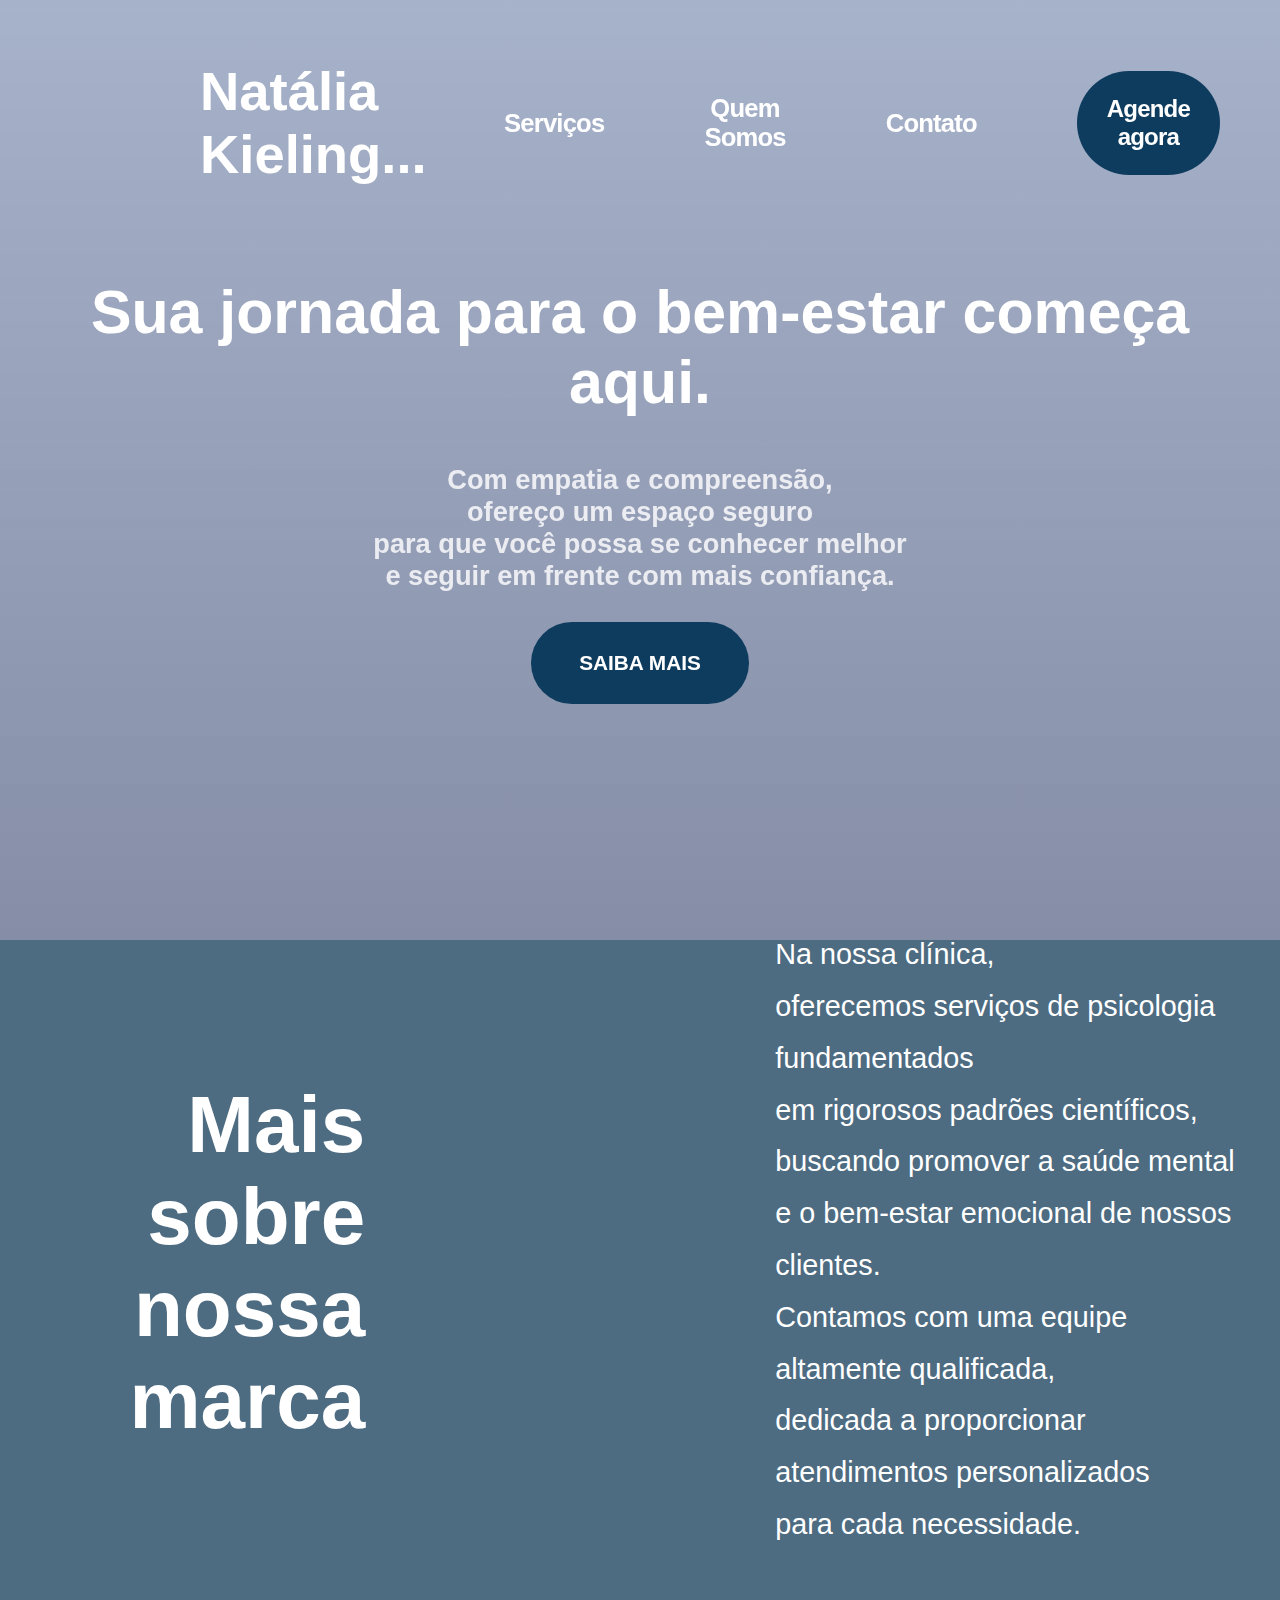
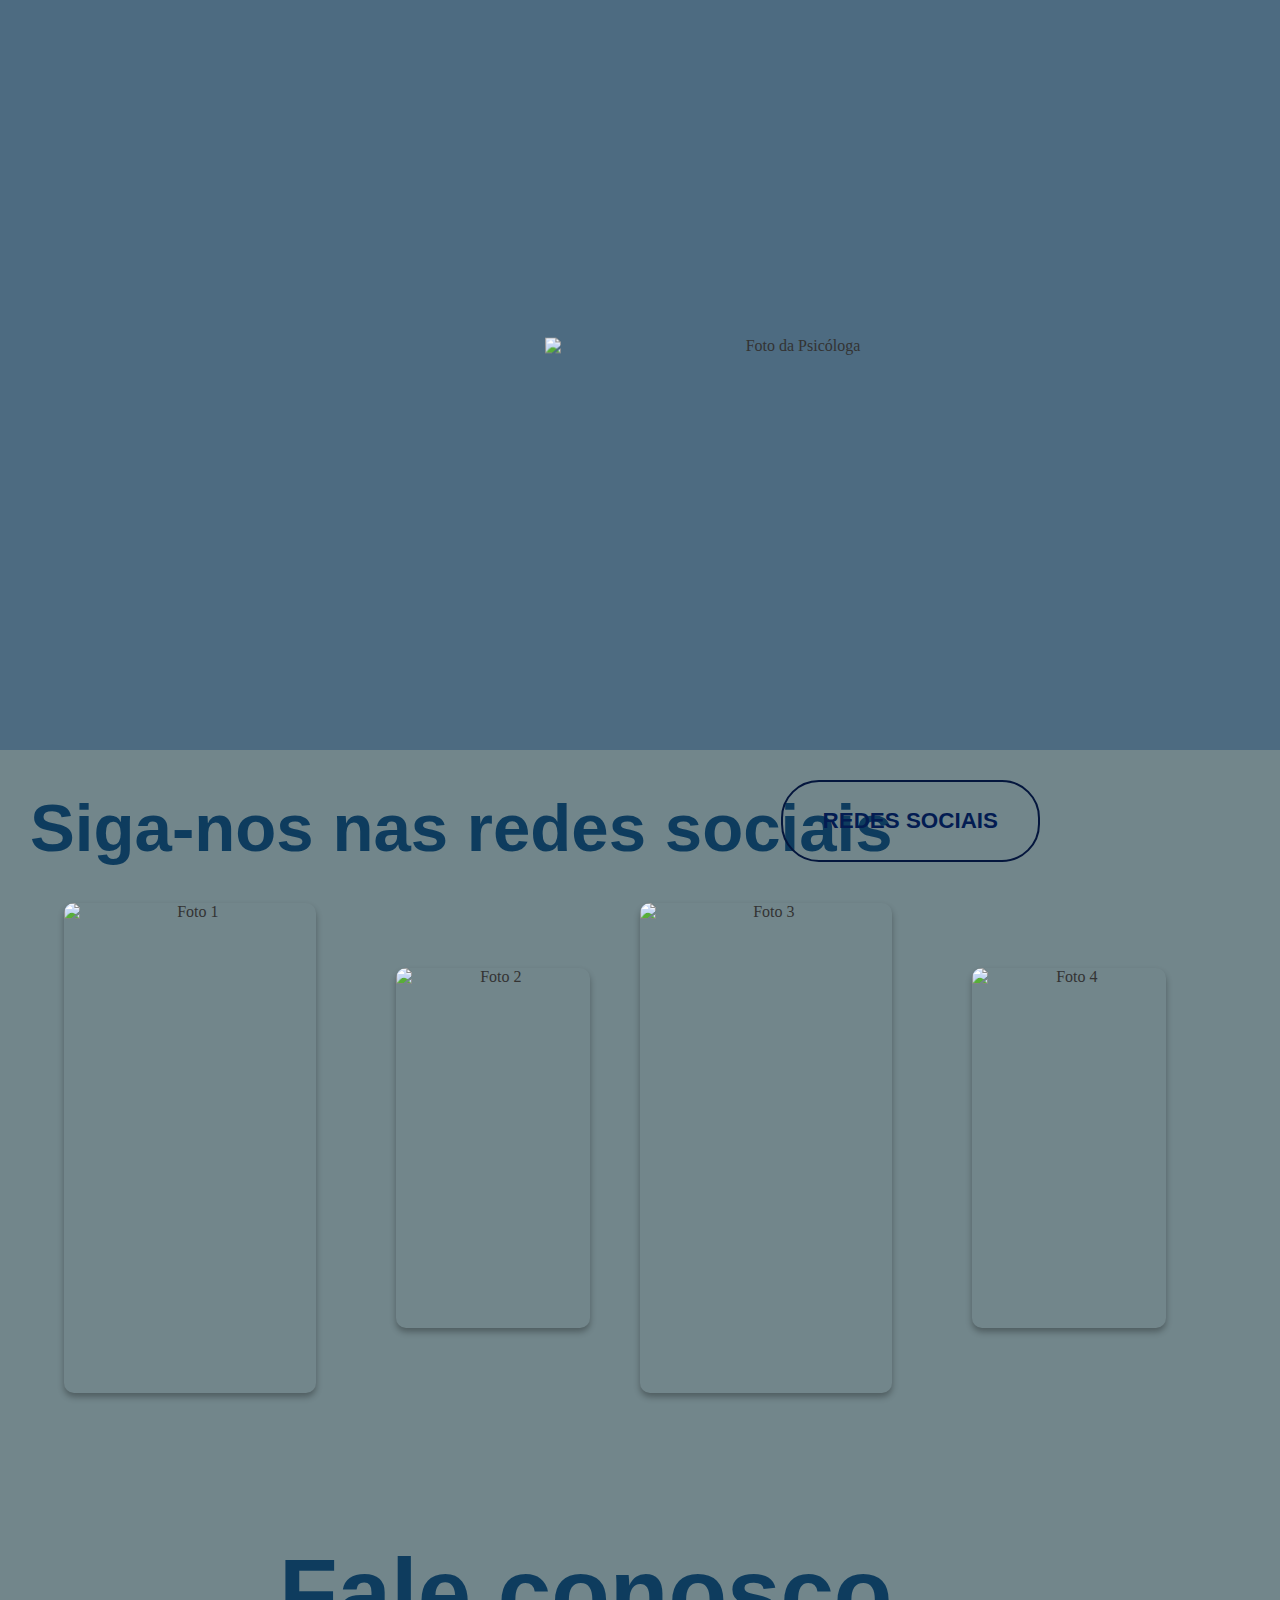
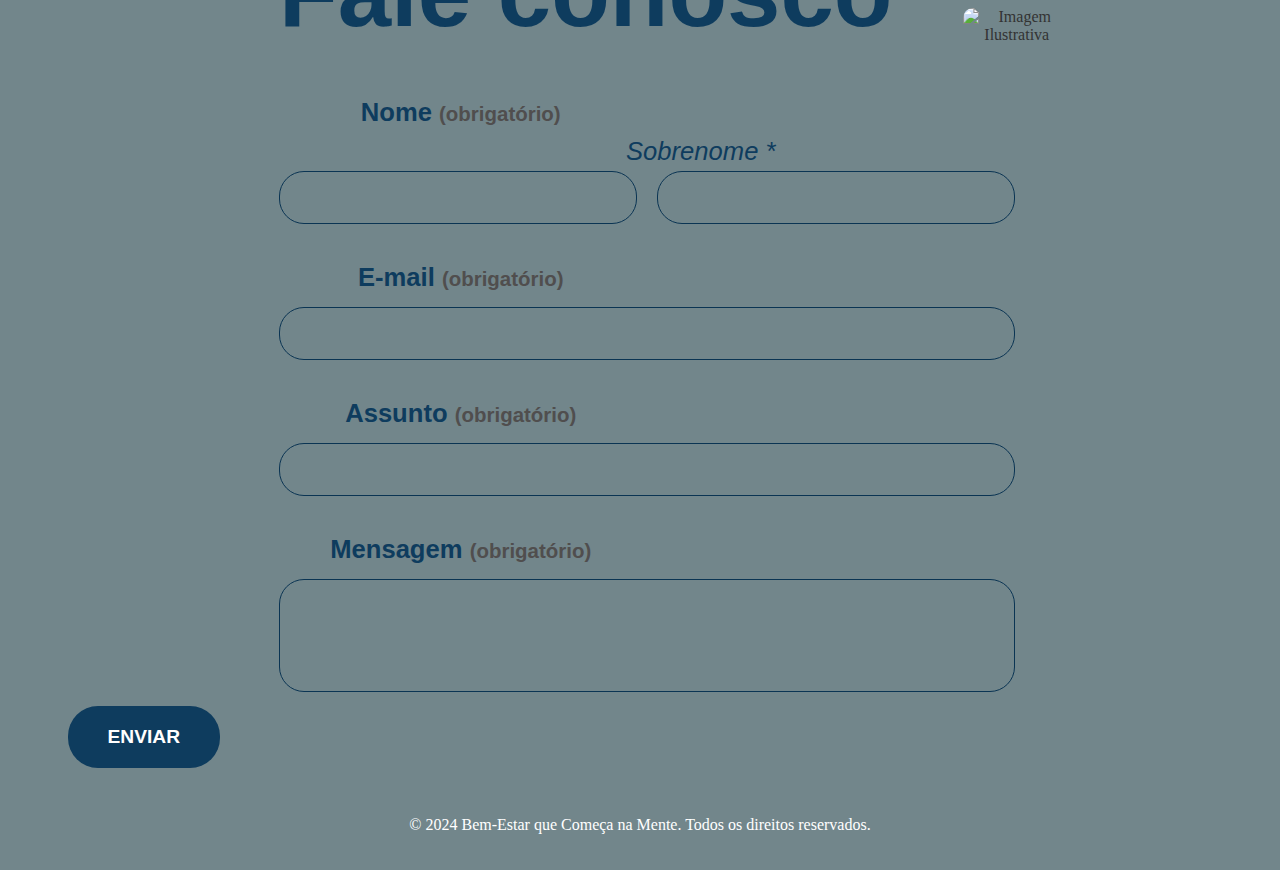
==== Home.html @ f4fb44f6 "Add files via upload" ====
<!DOCTYPE html>
<html lang="pt-BR">
<head>
    <meta charset="UTF-8">
    <meta name="viewport" content="width=device-width, initial-scale=1.0">
    <title>Bem-Estar que Começa na Mente</title>
    <link rel="stylesheet" href="home.css">
</head>
<body>
    <header>
        <div> Natália Kieling...</div>
        <nav>
            <a href="#section1">Serviços</a>
            <a href="#section2">Quem Somos</a>
            <a href="#section3">Contato</a>
            <a href="#section3" class="btn-agende">Agende agora</a>
        </nav>
    </header>

    <div class="hero">
        <h1>Sua jornada para o bem-estar começa aqui.</h1>
        <p>Com empatia e compreensão, <br> ofereço um espaço seguro <br> para que você possa se conhecer melhor<br> e seguir em frente com mais confiança.</p>
        <button onclick="window.location.href='quemSomos.html'">SAIBA MAIS</button>
    </div>

    <section id="section1" class="section1">
        <h2>Mais sobre <br> nossa marca</h2>
        <p>Na nossa clínica,<br>oferecemos serviços de psicologia fundamentados<br> em rigorosos padrões científicos,  <br>
        buscando promover a saúde mental <br>e o bem-estar emocional de nossos clientes. <br> Contamos com uma equipe altamente qualificada, <br> 
        dedicada a proporcionar atendimentos personalizados<br> para cada necessidade.
    </section>

    <section id="section2" class="section2">
        <div>
            <h2></h2>
            <p>
            </p>
        </div>
        <img src="./imag/Thaisa-113_clipdrop-background-removal-copiar.webp" 
             alt="Foto da Psicóloga" 
             class="foto-psicologa">
    </section>

    <section id="section3" class="section3">
        <div class="redes-sociais-texto">
            <h2>Siga-nos nas redes sociais</h2>
            <a href="#section3" class="btn-redesSociais">REDES SOCIAIS</a>
        </div>
        <div class="container">
            <img class="foto grande" src="./imag/cadeira.png" alt="Foto 1">
            <img class="foto pequena" src="./imag/caixa.png" alt="Foto 2">
            <img class="foto grande" src="./imag/lapis.png" alt="Foto 3">
            <img class="foto pequena" src="./imag/bola.png" alt="Foto 4">
        </div>
    </section>

    <section id="section4" class="section4">
        <div class="container">
            <div class="left-content">
                <h2>Fale conosco</h2>
                <form>
                    <label>Nome <span>(obrigatório)</span></label>
                    <label1>Nome *</label1>
                    <label2>Sobrenome *</label2>
                    <div class="form-grupo">
                        <input type="nome" placeholder="" required>
                        <input type="sobrenome" placeholder="" required>
                    </div>
    
                    <label>E-mail <span>(obrigatório)</span></label>
                    <input type="email" placeholder="" required>
    
                    <label>Assunto <span>(obrigatório)</span></label>
                    <input type="text" placeholder="" required>
    
                    <label>Mensagem <span>(obrigatório)</span></label>
                    <textarea placeholder="" rows="5" required></textarea>
    
                    <button type="submit" class="btn-enviar">ENVIAR</button>
                </form>
            </div>
            <div class="right-content">
                <img src="./imag/cadeira2.png" alt="Imagem Ilustrativa">
            </div>
        </div>
    </section>
    

    <footer>
        <p>&copy; 2024 Bem-Estar que Começa na Mente. Todos os direitos reservados.</p>
    </footer>
</body>
</html>
---- home.css ----
body {
    margin: 0;
    scroll-behavior: smooth;
    color: #333;
}

header {
    position: fixed;
    gap: 40px;
    top: 0;
    width: 100%;
    padding: 60px 40px;
    display: flex;
    justify-content: space-between;
    align-items: center;
    z-index: 1000;
}

header nav {
    font-family: 'Anton', sans-serif;
    align-items: center;
    display: flex;
    gap: 0px; 

}

header div {  
    font-family: 'Anton', sans-serif;
    margin-left: 160px;
    font-size: 3.4em;
    font-weight: bold;
    color: #ffffff; 
}

header nav a {
    margin-right: 100px;
    letter-spacing: -0.8px;
    text-decoration: none;
    color: #ffffff;
    font-size: 1.6em;
    padding: 0px 0px;
    text-align: center;
    font-weight: bold; 
}

header nav a.btn-agende {
    padding: 24px 30px;
    background-color: #0e3c5e;
    border: none;
    font-weight: bold; 
    border-radius: 60px;
    font-size: 1.5em;
    text-decoration: none;
    color: #ffffff;
    cursor: pointer;
    transition: background-color 0.3s;
}

header nav a.btn-agende:hover {
    background-color: rgba(3, 31, 63, 0.897);
}

.hero {
    height: 100vh;
    background:  linear-gradient(rgba(2, 35, 105, 0.349), rgba(12, 30, 78, 0.5)),
      url('./imag/imgg-od3-8l9s_ocl.png') no-repeat center center;
    filter: brightness(100%);
    display: flex;
    background-size: cover;
    flex-direction: column;
    justify-content: center;
    align-items: center;
    text-align: center;
    padding: 20px;
    
}

.hero h1 {
    font-weight: bold;
    font-family: 'Anton', sans-serif;
    font-size: 3.8em;
    margin-bottom: 20px;
    color: #ffffff;
}

.hero p {
    font-weight: bold;
    font-family: 'Anton', sans-serif;
    font-size: 1.7em;
    margin-bottom: 30px;
    color: #ffffffd0;
}

.hero button {
    font-weight: bold;
    font-family: 'Anton', sans-serif;
    color: #ffffff;
    padding: 29px 48px;
    background-color: #0e3c5e;
    border: none;
    border-radius: 50px;
    font-size: 1.3em;
    cursor: pointer;
    transition: background-color 0.3s;
}

.hero button:hover {
    background-color: rgba(3, 31, 63, 0.897);
}

section {
    display: flex;
    justify-content: center;
    align-items: center;
    text-align: center;
}
.section1 {
    background-color: #4d6b81; 
    height: 60vh;
    padding: 30px;
    display: flex;
    justify-content: center;
    align-items: center;
    text-align: center;
}

.section1 h2 {
    text-align: justify;
    font-family: 'Anton', sans-serif;
    font-weight: bold; 
    color: #ffffff;
    margin-bottom: 20px;
    font-size: 5em;
    text-align: right;
    margin-right: 210px;

}

.section1 p {
    text-align: justify;
    font-family: 'Anton', sans-serif;
    font-size: 1.8em;
    font-weight: normal; 
    color: #ffffff;
    line-height: 1.8;
    text-align: left;
   margin-left: 200px;
}

.section1 .btn-saiba {
    font-weight: bold; 
    font-family: 'Anton', sans-serif;
    background-color: transparent; 
    color: #e6e6fa;
    font-size: 1em;
    padding: 15px 30px;
    border-radius: 30px;
    text-decoration: none;
    font-weight: bold;
    margin-left: 0px;
    display: inline-block;
    transition: background-color 0.3s ease;
}

.section1 .btn-saiba:hover {
    background-color: rgba(3, 31, 63, 0.897); 
    color: #ffffff;
}


.section2 {
    background-color: #4d6b81; 
    height: 90vh; 
    display: flex; 
    justify-content: space-between; 
    align-items: center; 
    padding: 0 50px; 
}

.foto-psicologa {
    display: flex;
    transform: translate(-45%, 7.8%);
    max-width: 690px; 
    width: 500px;
    right: 10px;
    position: absolute;
}

.section3 {
    background-color: #72868b;
    height: 85vh;
    display: flex;
    flex-direction: column;
    position: relative; 
    justify-content: center; 
}

.redes-sociais-texto h2 {
    position: absolute;
    top: 39px; 
    left: 30px; 
    font-family: 'Anton', sans-serif;
    font-weight: bold;
    font-size: 4.2em;
    color: #0e3c5e;
    margin: 0;
}

.btn-redesSociais {
    position: absolute;
    top: 30px; 
    right: 240px; 
    font-family: 'Anton', sans-serif;
    font-weight: bold;
    background-color: transparent;
    border: 2px solid #04163d;
    color: #031c52;
    text-decoration: none;
    padding: 26px 40px;
    border-radius: 38px;
    font-size: 1.4em;
    transition: all 0.4s ease;
}

.btn-redesSociais:hover {
    background-color: rgba(3, 31, 63, 0.897);
    color: #ffffff;
}

.container {
    display: flex;            
    justify-content: center;                
    align-items: center;    
    padding-top: 70px;        
}

.foto { 
    object-fit: cover;     
    border-radius: 10px;
    box-shadow: 0 4px 6px rgba(0, 0, 0, 0.3);
    transition: transform 0.3s ease; 
}

.grande {
    width: 22%;              
    height: 490px;
    margin-right: 80px;          
    transform: translateY(-20px); 
}

.pequena {
    width: 17%;              
    height: 360px;
    margin-right: 50px;         
    transform: translateY(-20px); 
}

.foto:hover {
    transform: scale(1.0); 
}


.section4 {
    background-color: #72868b; 
    height: 85vh;
    padding: 50px;
    display: flex;
    justify-content: center;
}

.container {
    width: 90%; 
}

.left-content {
    margin-left: 100px;
    padding: 80px 70px;
    margin-top: -200px;
    flex: -1;
    background-color: transparent;
    height: auto;
}

.left-content h2 {
    font-size: 6em;
    font-family: 'Anton', sans-serif;
    font-weight: bold;
    color: #0e3c5e;
    margin-bottom: 50px;
}

form label {
    display: block;
    font-weight: bold;
    font-family: 'Anton', sans-serif;
    font-size: 1.6em;
    color: #0e3c5e;
    margin-top: 29px;
    margin-right: 250px;
    margin-bottom: 10px;

}

form label span {
    font-weight: bold;
    font-family: 'Anton', sans-serif;
    font-size: 0.8em;
    color: #504e4e;
    margin-top: 0;
}


form label1 {
    font-size: 1.6em;
    font-style:italic;
    font-family: 'Anton', sans-serif;
    color: #0e3c5e;
    position: absolute;
    right: 1520px; 
    margin: 0;
}

form label2 {
    margin-left: 230px;
    font-style:italic;
    font-size: 1.6em;
    font-family: 'Anton', sans-serif;
    color: #0e3c5e;
    margin-top: 20px;
}

.form-grupo {
    align-items: center;
    display: flex;
    width: 120%;
    gap: 20px; 
}

input, textarea {
    width: 120%;
    padding: 18px;  
    border: 1.7px solid #0a3453;
    border-radius: 25px;
    margin-top: 5px;  
    margin-bottom: 10px;
    box-sizing: border-box;
    background: transparent;
}

textarea {
    resize: none;
    background: transparent;
}

.btn-enviar {
    background-color: #0e3c5e;
    color: #fff;
    font-weight: bold;
    font-family: 'Anton', sans-serif;
    padding: 20px 40px;
    border: none;
    border-radius: 30px;
    cursor: pointer;
    font-size: 1.2em;
    position: absolute;
    right: 1060px; 
    margin: 0;
    
}

.btn-enviar:hover {
    background-color: rgba(3, 31, 63, 0.897); 
}


.right-content {
    flex: 1;
    display: flex;
    justify-content: right;
    align-items: right;
}

.right-content img {
    width: 60%;
    margin-top: -30px;
    height: 80vh;         
    object-fit: cover;     
    object-position: top;
    margin-right: 100px;
    border-radius: 10px;
}



footer {
    background-color: #72868b;
    color: white;
    text-align: center;
    padding: 20px 0;
}
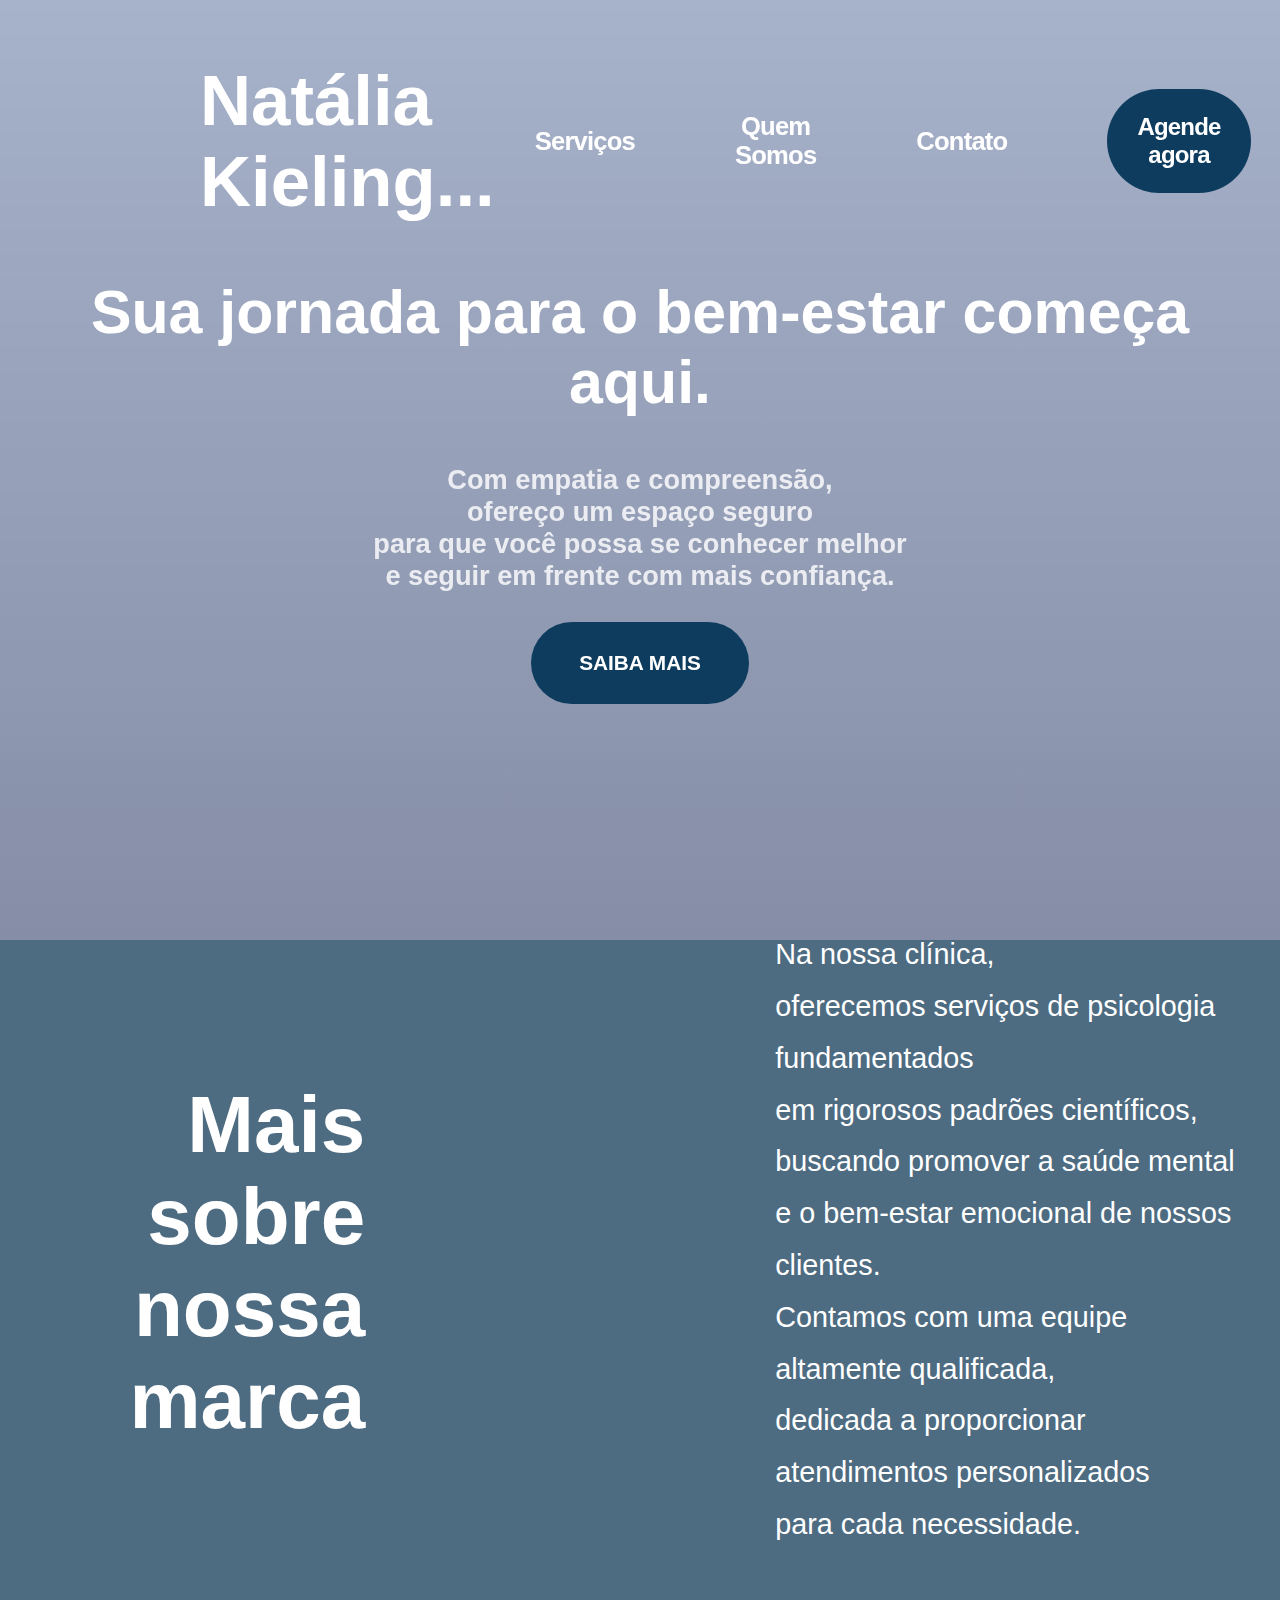
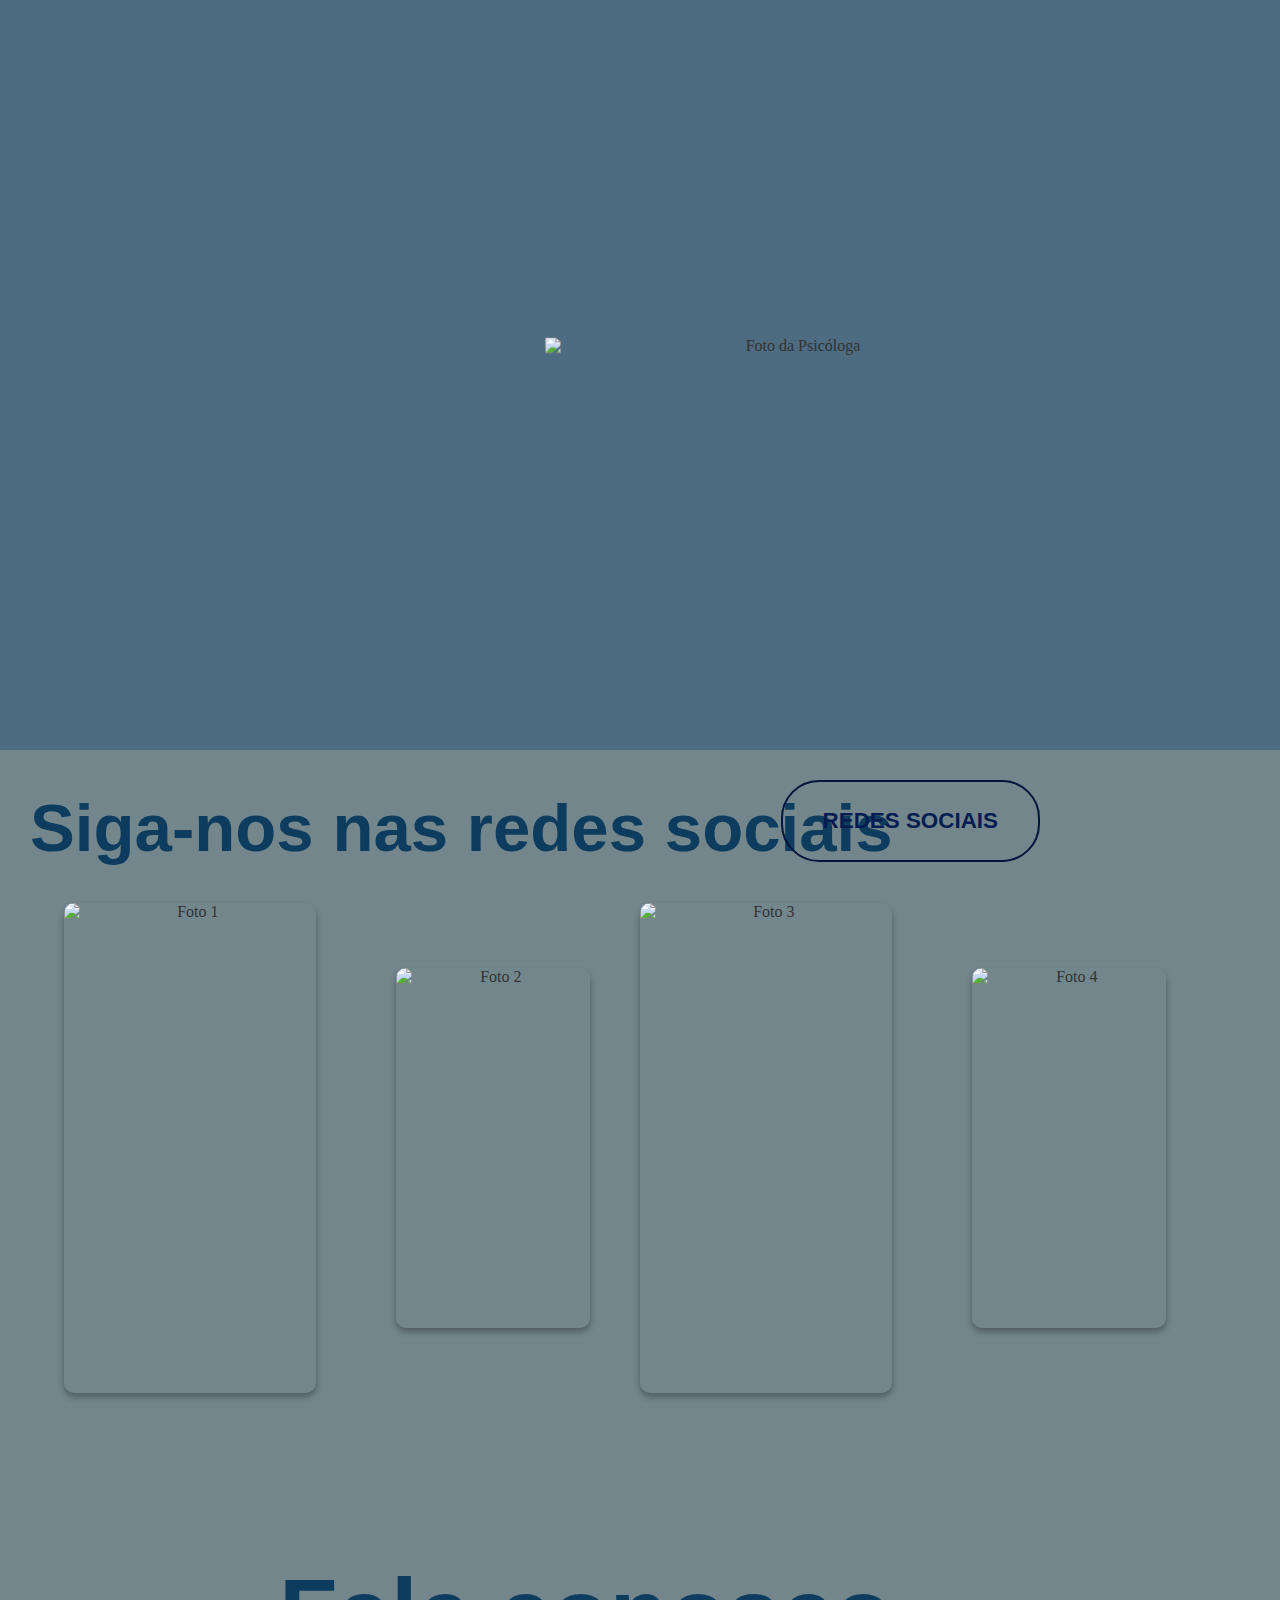
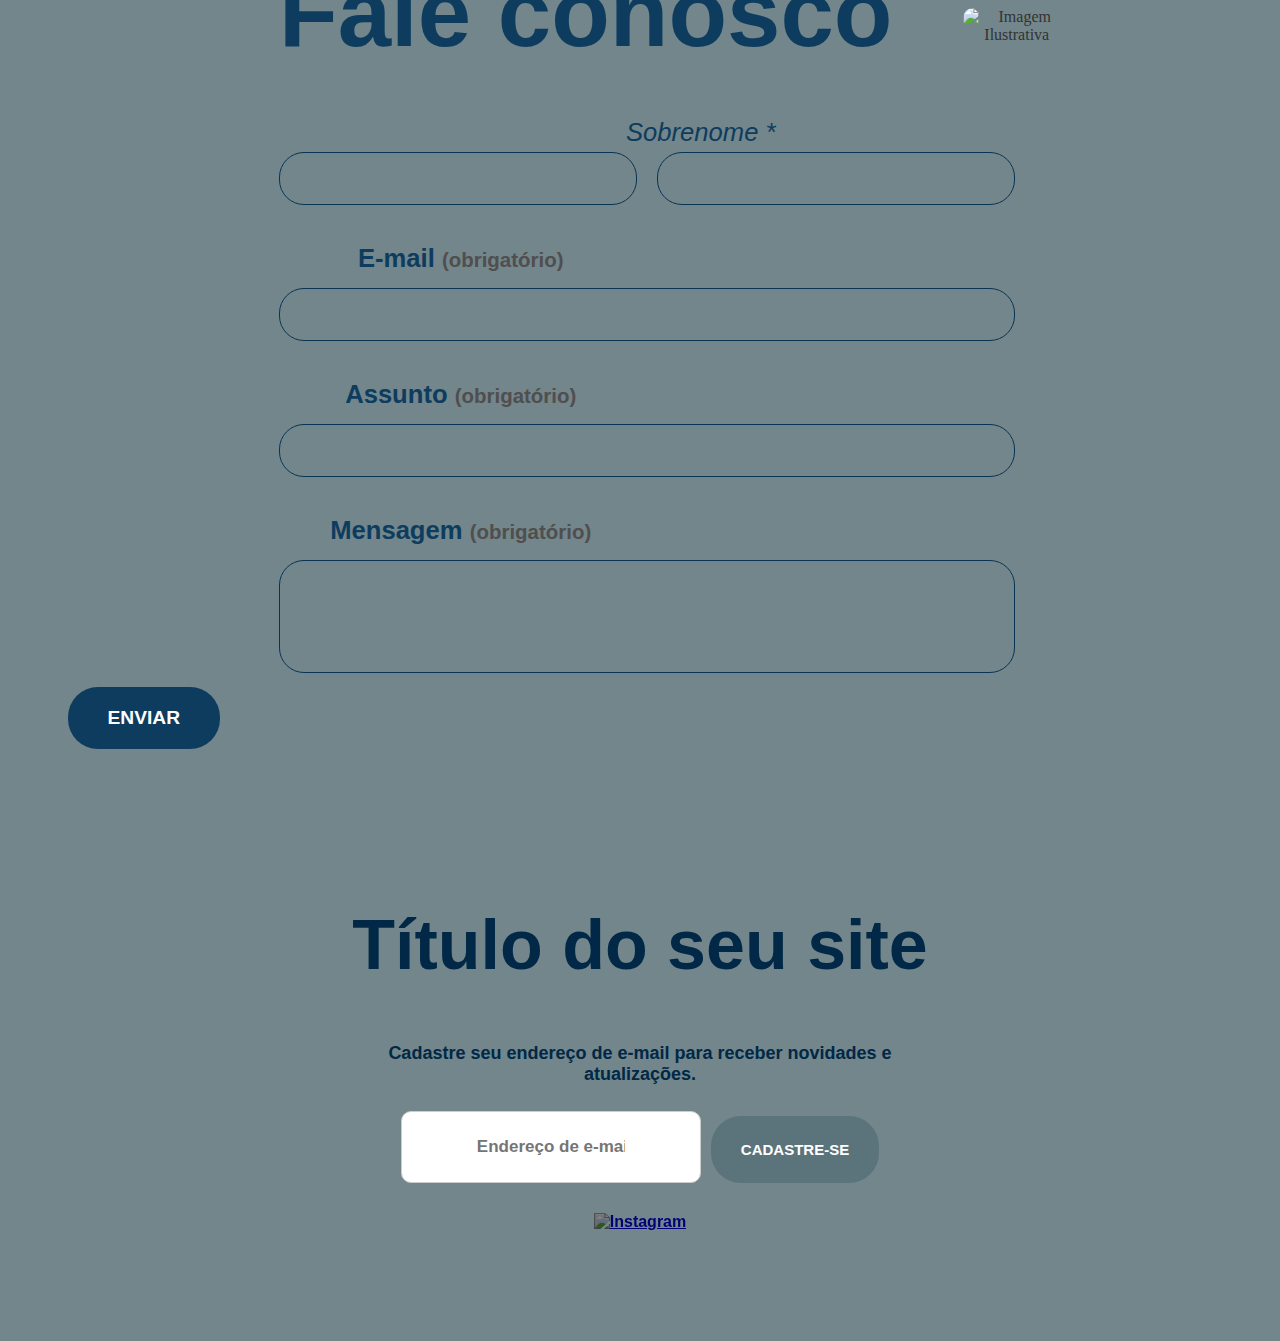
==== commit c5f92de2: "Add files via upload" ====
--- a/Home.html
+++ b/Home.html
@@ -8,12 +8,14 @@
 </head>
 <body>
     <header>
-        <div> Natália Kieling...</div>
+        <div>
+            <a href="Home.html" class="logo-btn">Natália Kieling...</a>
+        </div>
         <nav>
-            <a href="#section1">Serviços</a>
-            <a href="#section2">Quem Somos</a>
-            <a href="#section3">Contato</a>
-            <a href="#section3" class="btn-agende">Agende agora</a>
+            <a href="serviços.html">Serviços</a>
+            <a href="quemSomos.html">Quem Somos</a>
+            <a href="contato.html">Contato</a>
+            <a class="btn-agende" onclick="window.location.href='agendeAgr.html'">Agende agora</a>
         </nav>
     </header>
 
@@ -28,6 +30,8 @@
         <p>Na nossa clínica,<br>oferecemos serviços de psicologia fundamentados<br> em rigorosos padrões científicos,  <br>
         buscando promover a saúde mental <br>e o bem-estar emocional de nossos clientes. <br> Contamos com uma equipe altamente qualificada, <br> 
         dedicada a proporcionar atendimentos personalizados<br> para cada necessidade.
+        </p>
+        <button onclick="window.location.href='quemSomos.html'" class="btn-saiba">SAIBA MAIS</button>
     </section>
 
     <section id="section2" class="section2">
@@ -44,7 +48,8 @@
     <section id="section3" class="section3">
         <div class="redes-sociais-texto">
             <h2>Siga-nos nas redes sociais</h2>
-            <a href="#section3" class="btn-redesSociais">REDES SOCIAIS</a>
+            <a href="https://www.instagram.com/nataliakpsi/" class="btn-redesSociais">REDES SOCIAIS</a>
+
         </div>
         <div class="container">
             <img class="foto grande" src="./imag/cadeira.png" alt="Foto 1">
@@ -59,7 +64,6 @@
             <div class="left-content">
                 <h2>Fale conosco</h2>
                 <form>
-                    <label>Nome <span>(obrigatório)</span></label>
                     <label1>Nome *</label1>
                     <label2>Sobrenome *</label2>
                     <div class="form-grupo">
@@ -87,7 +91,19 @@
     
 
     <footer>
-        <p>&copy; 2024 Bem-Estar que Começa na Mente. Todos os direitos reservados.</p>
+        <h2>Título do seu site</h2>
+        <p>Cadastre seu endereço de e-mail para receber novidades e<br> atualizações.</p>
+        <div class="email-container">
+            <input type="email" placeholder="Endereço de e-mail" />
+            <button>CADASTRE-SE</button>
+        </div>
+        <div class="social-icons">
+            <a href="https://www.instagram.com/nataliakpsi/" target="_blank">
+                <img src="https://upload.wikimedia.org/wikipedia/commons/e/e7/Instagram_logo_2016.svg" alt="Instagram">
+            </a>
+        </div>
     </footer>
+    
+    
 </body>
 </html>
--- a/home.css
+++ b/home.css
@@ -14,6 +14,20 @@
     justify-content: space-between;
     align-items: center;
     z-index: 1000;
+}
+
+.logo-btn {
+    text-decoration: none; 
+    color: #ffffff; 
+    font-family: 'Anton', sans-serif; 
+    font-size: 1.3em; 
+    font-weight: bold; 
+    cursor: pointer; 
+    transition: color 0.5s; 
+}
+
+.logo-btn:hover {
+    color: #0e3c5e; 
 }
 
 header nav {
@@ -150,15 +164,16 @@
 .section1 .btn-saiba {
     font-weight: bold; 
     font-family: 'Anton', sans-serif;
-    background-color: transparent; 
-    color: #e6e6fa;
+    background-color: #0e3c5e; 
+    color: #ffffff;
     font-size: 1em;
     padding: 15px 30px;
     border-radius: 30px;
-    text-decoration: none;
-    font-weight: bold;
-    margin-left: 0px;
-    display: inline-block;
+    border: none;
+    cursor: pointer;
+    position: absolute;
+    bottom: -520px;
+    left: 1300px;
     transition: background-color 0.3s ease;
 }
 
@@ -391,10 +406,75 @@
 }
 
 
-
 footer {
     background-color: #72868b;
-    color: white;
+    color: #012846;
     text-align: center;
-    padding: 20px 0;
-}
+    padding: 110px 20px;
+    font-weight: bold;
+    font-family: 'Anton', sans-serif;
+}
+
+footer h2 {
+    font-size: 70px;
+    margin-top: 15px;
+}
+
+footer p {
+    font-size: 18px;
+    margin-bottom: 21px;
+}
+
+.email-container {
+    display: flex;
+    justify-content: center;
+    align-items: center;
+    gap: 10px;
+    margin-bottom: 20px;
+}
+
+.email-container input {
+    font-weight: bold;
+    font-family: 'Anton', sans-serif;
+    background-color: #fff;
+    padding: 25px 75px;
+    font-size: 17px;
+    border: 1px solid #ccc;
+    border-radius: 10px;
+    width: 300px;
+}
+
+.email-container button {
+    font-weight: bold;
+    font-family: 'Anton', sans-serif;
+    background-color: #5b747c;
+    color: rgb(255, 255, 255);
+    border: none;
+    padding: 25px 30px;
+    font-size: 15px;
+    border-radius: 30px;
+    cursor: pointer;
+    transition: background-color 0.3s ease;
+}
+
+.email-container button:hover {
+    background-color: #394e55;
+}
+
+.social-icons {
+    margin-top: 10px;
+}
+
+.social-icons a img {
+    width: 30px;
+    height: 30px;
+    filter: brightness(0.5); 
+    transition: transform 0.3s ease, filter 0.3s ease;
+}
+
+.social-icons a img:hover {
+    transform: scale(1.3);
+    filter: brightness(1.0);
+}
+
+
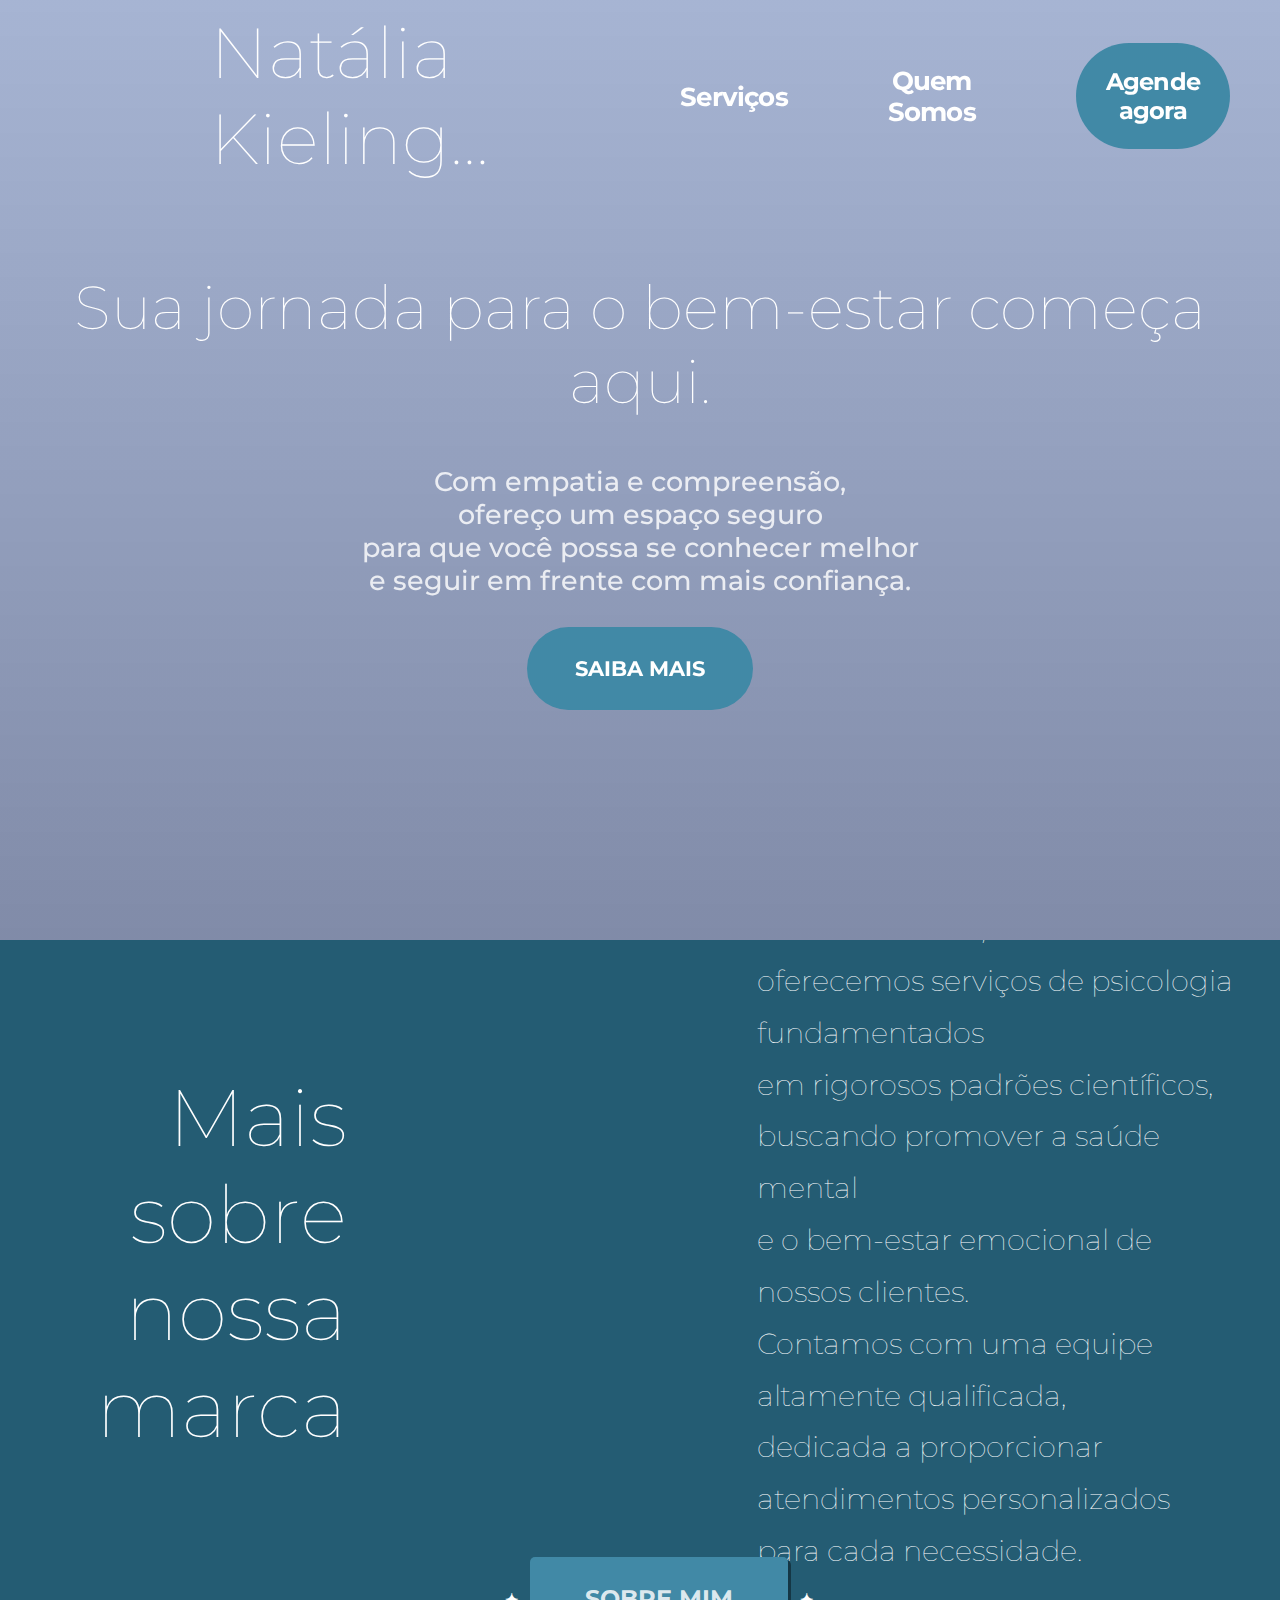
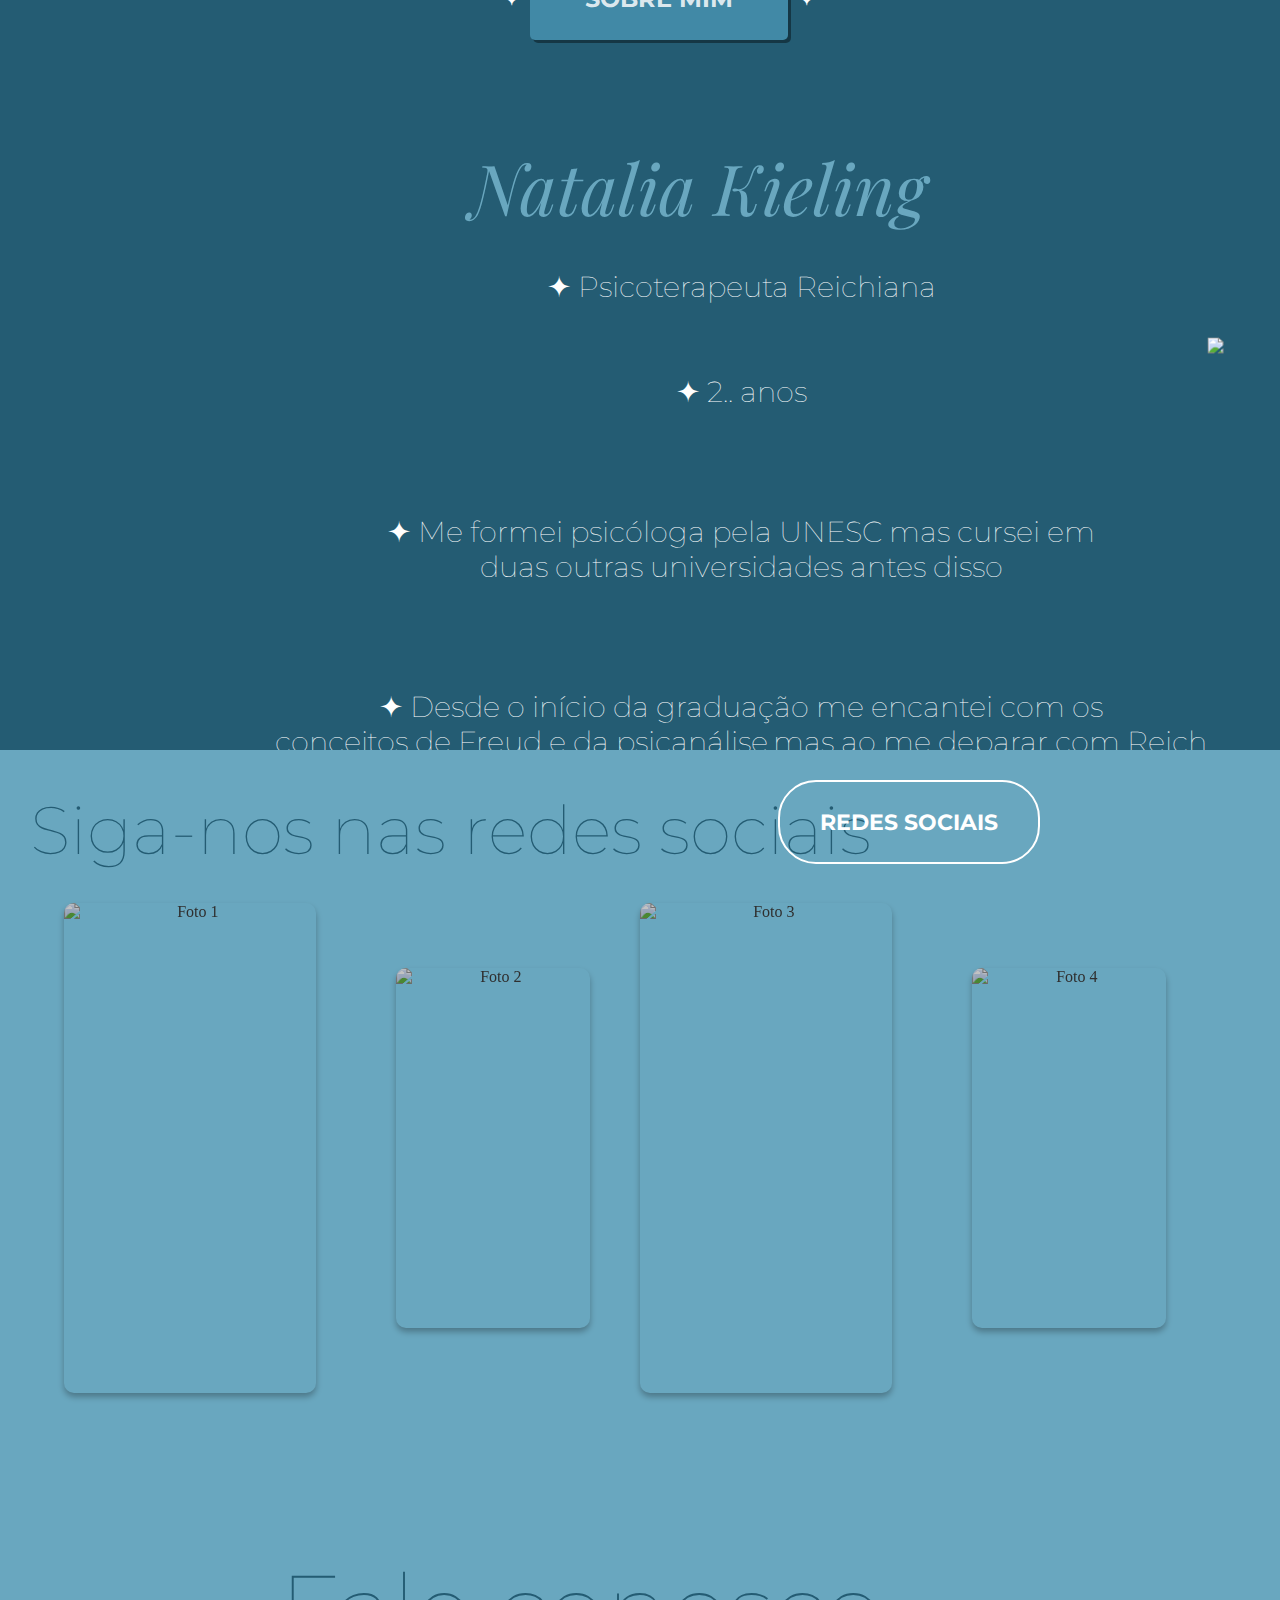
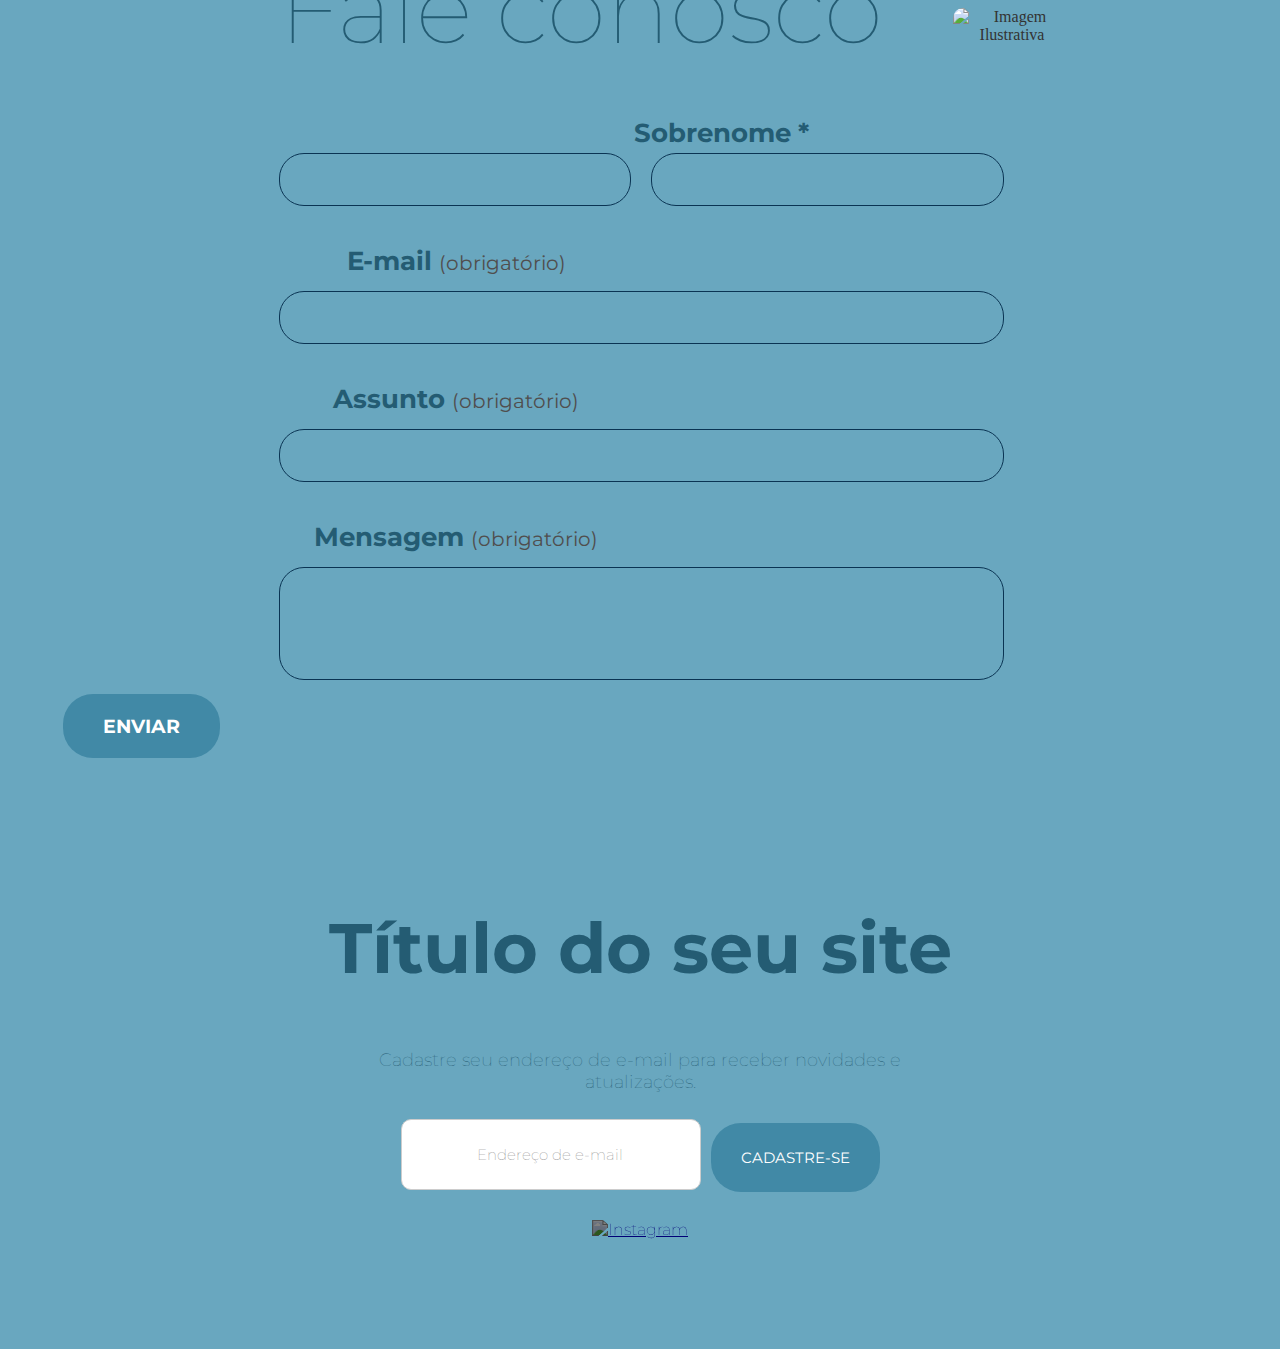
==== commit 514b2b52: "Add files via upload" ====
--- a/Home.html
+++ b/Home.html
@@ -4,6 +4,8 @@
     <meta charset="UTF-8">
     <meta name="viewport" content="width=device-width, initial-scale=1.0">
     <title>Bem-Estar que Começa na Mente</title>
+    <link href="https://fonts.googleapis.com/css2?family=Montserrat:wght@400;700&display=swap" rel="stylesheet">
+    <link href="https://fonts.googleapis.com/css2?family=Playfair+Display:ital,wght@1,400&display=swap" rel="stylesheet">
     <link rel="stylesheet" href="home.css">
 </head>
 <body>
@@ -14,7 +16,6 @@
         <nav>
             <a href="serviços.html">Serviços</a>
             <a href="quemSomos.html">Quem Somos</a>
-            <a href="contato.html">Contato</a>
             <a class="btn-agende" onclick="window.location.href='agendeAgr.html'">Agende agora</a>
         </nav>
     </header>
@@ -35,12 +36,20 @@
     </section>
 
     <section id="section2" class="section2">
-        <div>
-            <h2></h2>
-            <p>
+        <div class="sobre-container">
+            <h2 class="titulo-sobre">SOBRE MIM</h2>
+            <h3 class="nome-psicologa">Natalia Kieling</h3>
+            <p> ✦  Psicoterapeuta Reichiana <br><br><br>
+                ✦  2.. anos <br><br><br><br>
+                ✦  Me formei psicóloga pela UNESC mas cursei em<br> duas  outras
+                universidades antes disso <br><br><br><br>
+                ✦  Desde o início da graduação me encantei com os <br>conceitos de Freud e
+                da psicanálise,mas ao me deparar com Reich <br>compreendi a cura de uma maneira muito mais grandiosa, <br>
+                e hoje trabalho com a abordagem corporal<br><br><br><br>
+                ✦  Acredito no poder do amor e do humor
             </p>
         </div>
-        <img src="./imag/Thaisa-113_clipdrop-background-removal-copiar.webp" 
+        <img src="./imag/foto psico1.png" 
              alt="Foto da Psicóloga" 
              class="foto-psicologa">
     </section>
@@ -84,7 +93,7 @@
                 </form>
             </div>
             <div class="right-content">
-                <img src="./imag/cadeira2.png" alt="Imagem Ilustrativa">
+                <img src="./imag/foto psico2.png" alt="Imagem Ilustrativa">
             </div>
         </div>
     </section>
@@ -104,6 +113,16 @@
         </div>
     </footer>
     
+    <script>
+        window.addEventListener("scroll", function() {
+            let header = document.querySelector("header");
+            if (window.scrollY > 50) {  
+                header.classList.add("scrolled");  
+            } else {
+                header.classList.remove("scrolled");  
+            }
+        });
+    </script>
     
 </body>
 </html>
--- a/home.css
+++ b/home.css
@@ -9,29 +9,37 @@
     gap: 40px;
     top: 0;
     width: 100%;
-    padding: 60px 40px;
+    padding: 10px 50px;
     display: flex;
     justify-content: space-between;
     align-items: center;
     z-index: 1000;
+    background-color: transparent; 
+    transition: background-color 0.4s ease-in-out;
+}
+
+header.scrolled {
+    background-color: #69a7bf; 
+    box-shadow: 0px 4px 10px rgba(0, 0, 0, 0.281); 
 }
 
 .logo-btn {
     text-decoration: none; 
     color: #ffffff; 
-    font-family: 'Anton', sans-serif; 
+    font-weight:lighter;
+    font-family: 'Montserrat', sans-serif;
     font-size: 1.3em; 
-    font-weight: bold; 
     cursor: pointer; 
     transition: color 0.5s; 
 }
 
 .logo-btn:hover {
-    color: #0e3c5e; 
+    color:  #4189a6; 
 }
 
 header nav {
-    font-family: 'Anton', sans-serif;
+    font-weight: normal;
+    font-family: 'Montserrat', sans-serif;
     align-items: center;
     display: flex;
     gap: 0px; 
@@ -39,10 +47,10 @@
 }
 
 header div {  
-    font-family: 'Anton', sans-serif;
+    font-weight: normal;
+    font-family: 'Montserrat', sans-serif;
     margin-left: 160px;
     font-size: 3.4em;
-    font-weight: bold;
     color: #ffffff; 
 }
 
@@ -59,7 +67,7 @@
 
 header nav a.btn-agende {
     padding: 24px 30px;
-    background-color: #0e3c5e;
+    background-color:  #4189a6;
     border: none;
     font-weight: bold; 
     border-radius: 60px;
@@ -71,12 +79,12 @@
 }
 
 header nav a.btn-agende:hover {
-    background-color: rgba(3, 31, 63, 0.897);
+    background-color: #656565
 }
 
 .hero {
     height: 100vh;
-    background:  linear-gradient(rgba(2, 35, 105, 0.349), rgba(12, 30, 78, 0.5)),
+    background:  linear-gradient(rgba(1, 41, 129, 0.349), rgba(3, 24, 82, 0.5)),
       url('./imag/imgg-od3-8l9s_ocl.png') no-repeat center center;
     filter: brightness(100%);
     display: flex;
@@ -90,27 +98,27 @@
 }
 
 .hero h1 {
-    font-weight: bold;
-    font-family: 'Anton', sans-serif;
+    font-weight:lighter;
+    font-family: 'Montserrat', sans-serif;
     font-size: 3.8em;
     margin-bottom: 20px;
     color: #ffffff;
 }
 
 .hero p {
-    font-weight: bold;
-    font-family: 'Anton', sans-serif;
+    font-weight:500;
+    font-family: 'Montserrat', sans-serif;
     font-size: 1.7em;
     margin-bottom: 30px;
     color: #ffffffd0;
 }
 
 .hero button {
-    font-weight: bold;
-    font-family: 'Anton', sans-serif;
+    font-weight: bolder;
+    font-family: 'Montserrat', sans-serif;
     color: #ffffff;
     padding: 29px 48px;
-    background-color: #0e3c5e;
+    background-color: #4189a6;
     border: none;
     border-radius: 50px;
     font-size: 1.3em;
@@ -119,7 +127,7 @@
 }
 
 .hero button:hover {
-    background-color: rgba(3, 31, 63, 0.897);
+    background-color: #656565
 }
 
 section {
@@ -129,7 +137,7 @@
     text-align: center;
 }
 .section1 {
-    background-color: #4d6b81; 
+    background-color: #245c73; 
     height: 60vh;
     padding: 30px;
     display: flex;
@@ -140,8 +148,8 @@
 
 .section1 h2 {
     text-align: justify;
-    font-family: 'Anton', sans-serif;
-    font-weight: bold; 
+    font-weight:lighter;
+    font-family: 'Montserrat', sans-serif;
     color: #ffffff;
     margin-bottom: 20px;
     font-size: 5em;
@@ -152,9 +160,9 @@
 
 .section1 p {
     text-align: justify;
-    font-family: 'Anton', sans-serif;
-    font-size: 1.8em;
-    font-weight: normal; 
+    font-weight:lighter;
+    font-family: 'Montserrat', sans-serif;
+    font-size: 1.8em; 
     color: #ffffff;
     line-height: 1.8;
     text-align: left;
@@ -162,9 +170,9 @@
 }
 
 .section1 .btn-saiba {
-    font-weight: bold; 
-    font-family: 'Anton', sans-serif;
-    background-color: #0e3c5e; 
+    font-weight: bolder;
+    font-family: 'Montserrat', sans-serif;
+    background-color: #4189a6; 
     color: #ffffff;
     font-size: 1em;
     padding: 15px 30px;
@@ -173,18 +181,18 @@
     cursor: pointer;
     position: absolute;
     bottom: -520px;
-    left: 1300px;
+    left: 1320px;
     transition: background-color 0.3s ease;
 }
 
 .section1 .btn-saiba:hover {
-    background-color: rgba(3, 31, 63, 0.897); 
+    background-color: #656565; 
     color: #ffffff;
 }
 
 
 .section2 {
-    background-color: #4d6b81; 
+    background-color: #245c73; 
     height: 90vh; 
     display: flex; 
     justify-content: space-between; 
@@ -192,17 +200,72 @@
     padding: 0 50px; 
 }
 
+.titulo-sobre {
+    font-weight: bolder;
+    font-family: 'Montserrat', sans-serif;
+    display: inline-block;
+    background-color: #4189a6; 
+    color: #ffffffd5; 
+    font-weight: bold;
+    font-size: 1.5rem;
+    padding: 27px 55px;
+    border-radius: 5px;
+    box-shadow: 3px 3px 0px #00000065;
+    position: absolute;
+    bottom: -760px;
+    left: 530px;
+}
+
+.titulo-sobre::before,
+.titulo-sobre::after {
+    content: '✦';
+    color: #ffffff;
+    font-size: 1rem;
+    position: absolute;
+    top: 50%;
+    transform: translateY(-50%);
+}
+
+.titulo-sobre::before {
+    left: -25px;
+}
+
+.titulo-sobre::after {
+    right: -25px;
+}
+
+.section2 p {
+    font-weight: lighter;
+    font-family: 'Montserrat', sans-serif;
+    color: #ffffff;
+    font-size: 1.8rem;
+    position: absolute;
+    top: 1840px;
+    left: 275px;
+}
+
+.nome-psicologa {
+    font-family: 'Playfair Display', serif; 
+    font-style: italic;
+    color: #69a7bf;
+    font-size: 4.4rem;
+    font-weight: normal;
+    position: absolute;
+    top: 1670px;
+    left: 470px;
+}
+
 .foto-psicologa {
     display: flex;
     transform: translate(-45%, 7.8%);
     max-width: 690px; 
-    width: 500px;
-    right: 10px;
+    width: 650px;
+    left: 1500px;
     position: absolute;
 }
 
 .section3 {
-    background-color: #72868b;
+    background-color: #69a7bf;
     height: 85vh;
     display: flex;
     flex-direction: column;
@@ -214,10 +277,10 @@
     position: absolute;
     top: 39px; 
     left: 30px; 
-    font-family: 'Anton', sans-serif;
-    font-weight: bold;
+    font-weight:lighter;
+    font-family: 'Montserrat', sans-serif;
     font-size: 4.2em;
-    color: #0e3c5e;
+    color: #245c73;
     margin: 0;
 }
 
@@ -225,11 +288,11 @@
     position: absolute;
     top: 30px; 
     right: 240px; 
-    font-family: 'Anton', sans-serif;
+    font-family: 'Montserrat', sans-serif;
     font-weight: bold;
     background-color: transparent;
-    border: 2px solid #04163d;
-    color: #031c52;
+    border: 2px solid #ffffff;
+    color: #ffffff;
     text-decoration: none;
     padding: 26px 40px;
     border-radius: 38px;
@@ -238,7 +301,7 @@
 }
 
 .btn-redesSociais:hover {
-    background-color: rgba(3, 31, 63, 0.897);
+    background-color: #4189a6;
     color: #ffffff;
 }
 
@@ -254,13 +317,15 @@
     border-radius: 10px;
     box-shadow: 0 4px 6px rgba(0, 0, 0, 0.3);
     transition: transform 0.3s ease; 
+    filter: contrast(0.9) saturate(1) brightness(0.8);
 }
 
 .grande {
     width: 22%;              
     height: 490px;
     margin-right: 80px;          
-    transform: translateY(-20px); 
+    transform: translateY(-20px);
+    filter: contrast(0.9) saturate(1) brightness(0.8);
 }
 
 .pequena {
@@ -276,7 +341,7 @@
 
 
 .section4 {
-    background-color: #72868b; 
+    background-color: #69a7bf; 
     height: 85vh;
     padding: 50px;
     display: flex;
@@ -298,18 +363,18 @@
 
 .left-content h2 {
     font-size: 6em;
-    font-family: 'Anton', sans-serif;
-    font-weight: bold;
-    color: #0e3c5e;
+    font-weight:lighter;
+    font-family: 'Montserrat', sans-serif;
+    color:   #245c73;
     margin-bottom: 50px;
 }
 
 form label {
     display: block;
-    font-weight: bold;
-    font-family: 'Anton', sans-serif;
+    font-weight: bolder;
+    font-family: 'Montserrat', sans-serif;
     font-size: 1.6em;
-    color: #0e3c5e;
+    color:  #245c73;
     margin-top: 29px;
     margin-right: 250px;
     margin-bottom: 10px;
@@ -317,8 +382,8 @@
 }
 
 form label span {
-    font-weight: bold;
-    font-family: 'Anton', sans-serif;
+    font-weight:lighter;
+    font-family: 'Montserrat', sans-serif;
     font-size: 0.8em;
     color: #504e4e;
     margin-top: 0;
@@ -327,20 +392,20 @@
 
 form label1 {
     font-size: 1.6em;
-    font-style:italic;
-    font-family: 'Anton', sans-serif;
-    color: #0e3c5e;
-    position: absolute;
-    right: 1520px; 
+    font-weight: bolder;
+    font-family: 'Montserrat', sans-serif;
+    color:  #245c73;
+    position: absolute;
+    right: 1500px; 
     margin: 0;
 }
 
 form label2 {
-    margin-left: 230px;
-    font-style:italic;
+    margin-left: 280px;
+    font-weight: bolder;
+    font-family: 'Montserrat', sans-serif;
     font-size: 1.6em;
-    font-family: 'Anton', sans-serif;
-    color: #0e3c5e;
+    color:  #245c73;
     margin-top: 20px;
 }
 
@@ -368,10 +433,10 @@
 }
 
 .btn-enviar {
-    background-color: #0e3c5e;
+    background-color: #4189a6;
     color: #fff;
     font-weight: bold;
-    font-family: 'Anton', sans-serif;
+    font-family: 'Montserrat', sans-serif;
     padding: 20px 40px;
     border: none;
     border-radius: 30px;
@@ -384,7 +449,7 @@
 }
 
 .btn-enviar:hover {
-    background-color: rgba(3, 31, 63, 0.897); 
+    background-color: #656565; 
 }
 
 
@@ -393,6 +458,7 @@
     display: flex;
     justify-content: right;
     align-items: right;
+    
 }
 
 .right-content img {
@@ -407,12 +473,12 @@
 
 
 footer {
-    background-color: #72868b;
-    color: #012846;
+    background-color: #69a7bf;
+    color:  #245c73;
     text-align: center;
     padding: 110px 20px;
-    font-weight: bold;
-    font-family: 'Anton', sans-serif;
+    font-weight:lighter;
+    font-family: 'Montserrat', sans-serif;
 }
 
 footer h2 {
@@ -434,20 +500,20 @@
 }
 
 .email-container input {
-    font-weight: bold;
-    font-family: 'Anton', sans-serif;
+    font-weight:lighter;
+    font-family: 'Montserrat', sans-serif;
     background-color: #fff;
     padding: 25px 75px;
-    font-size: 17px;
+    font-size: 15px;
     border: 1px solid #ccc;
     border-radius: 10px;
     width: 300px;
 }
 
 .email-container button {
-    font-weight: bold;
-    font-family: 'Anton', sans-serif;
-    background-color: #5b747c;
+    font-weight: bolder;
+    font-family: 'Montserrat', sans-serif;
+    background-color: #4189a6;
     color: rgb(255, 255, 255);
     border: none;
     padding: 25px 30px;
@@ -458,7 +524,7 @@
 }
 
 .email-container button:hover {
-    background-color: #394e55;
+    background-color: #656565;
 }
 
 .social-icons {
